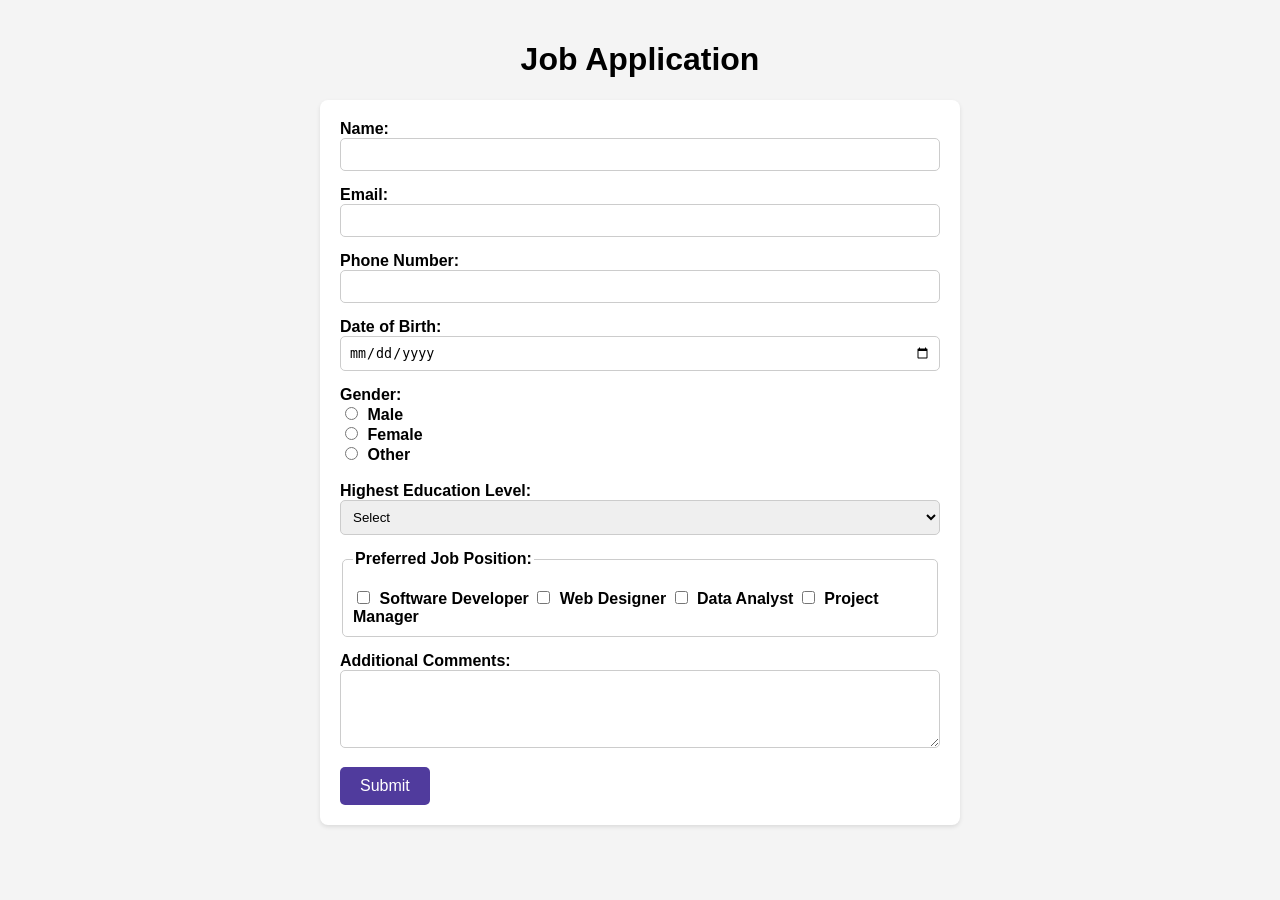
==== index.html @ 82807951 "This is test Deploy" ====
<!DOCTYPE html>
<html lang="en">
<head>
    <meta charset="UTF-8">
    <meta name="viewport" content="width=device-width, initial-scale=1.0">
    <title>Job Application</title>
    <style>
        body {
            font-family: Arial, sans-serif;
            background-color: #f4f4f4;
            margin: 0;
            padding: 20px;
        }

        h1 {
            text-align: center;
        }

        form {
            max-width: 600px;
            margin: 0 auto;
            background-color: #fff;
            padding: 20px;
            border-radius: 8px;
            box-shadow: 0 2px 4px rgba(0, 0, 0, 0.1);
        }

        label {
          
            margin-bottom: 5px;
            font-weight: bold;
        }

        input[type="text"],
        input[type="email"],
        input[type="tel"],
        input[type="date"],
        select,
        textarea {
            width: 100%;
            padding: 8px;
            margin-bottom: 15px;
            border: 1px solid #ccc;
            border-radius: 5px;
            box-sizing: border-box;
        }

        input[type="radio"],
        input[type="checkbox"] {
            margin-right: 5px;
            width: auto;
            display: inline-block;
            vertical-align: left;
        }

        fieldset {
            border: 1px solid #ccc;
            border-radius: 5px;
            padding: 10px;
            margin-bottom: 15px;
        }

        legend {
            font-weight: bold;
            margin-bottom: 10px;
        }

        button[type="submit"] {
            background-color: #503b9d;
            color: #fff;
            border: none;
            padding: 10px 20px;
            border-radius: 5px;
            cursor: pointer;
            font-size: 16px;
        }

        button[type="submit"]:hover {
            background-color: #72bbe8;
        }

        /* Responsive styles */
        @media (max-width: 768px) {
            form {
                padding: 10px;
            }
        }

        @media (max-width: 480px) {
            input[type="text"],
            input[type="email"],
            input[type="tel"],
            input[type="date"],
            select,
            textarea {
                font-size: 14px;
            }

            button[type="submit"] {
                font-size: 14px;
                padding: 8px 16px;
            }
        }
    </style>
</head>
<body>
    <h1>Job Application</h1>
    <form id="jobApplicationForm" action="#" method="POST">
        <label for="fullName">Name:</label>
        <input type="text" id="fullName" name="fullName" required>

        <label for="email">Email:</label>
        <input type="email" id="email" name="email" required>

        <label for="phoneNumber">Phone Number:</label>
        <input type="tel" id="phoneNumber" name="phoneNumber" required>

        <label for="dob">Date of Birth:</label>
        <input type="date" id="dob" name="dob" required>

        <label>Gender:</label>
        <div>
            <input type="radio" id="male" name="gender" value="Male" required>
            <label for="male">Male</label>
        </div>
        <div>
            <input type="radio" id="female" name="gender" value="Female" required>
            <label for="female">Female</label>
        </div>
        <div>
            <input type="radio" id="other" name="gender" value="Other" required>
            <label for="other">Other</label>
        </div>
        <br>
        <label for="educationLevel">Highest Education Level:</label><br>
        <select id="educationLevel" name="educationLevel" required>
            <option value="">Select</option>
            <option value="High School">High School</option>
            <option value="Bachelor's Degree">Bachelor's Degree</option>
            <option value="Master's Degree">Master's Degree</option>
            <option value="PhD">PhD</option>
        </select>

        <fieldset>
            <legend>Preferred Job Position:</legend>
            <input type="checkbox" id="softwareDeveloper" name="preferredJob[]" value="Software Developer">
            <label for="softwareDeveloper">Software Developer</label>
            <input type="checkbox" id="webDesigner" name="preferredJob[]" value="Web Designer">
            <label for="webDesigner">Web Designer</label>
            <input type="checkbox" id="dataAnalyst" name="preferredJob[]" value="Data Analyst">
            <label for="dataAnalyst">Data Analyst</label>
            <input type="checkbox" id="projectManager" name="preferredJob[]" value="Project Manager">
            <label for="projectManager">Project Manager</label>
        </fieldset>

        <label for="comments">Additional Comments:</label>
        <textarea id="comments" name="comments" rows="4"></textarea>

        <button type="submit">Submit</button>
    </form>
</body>
</html>
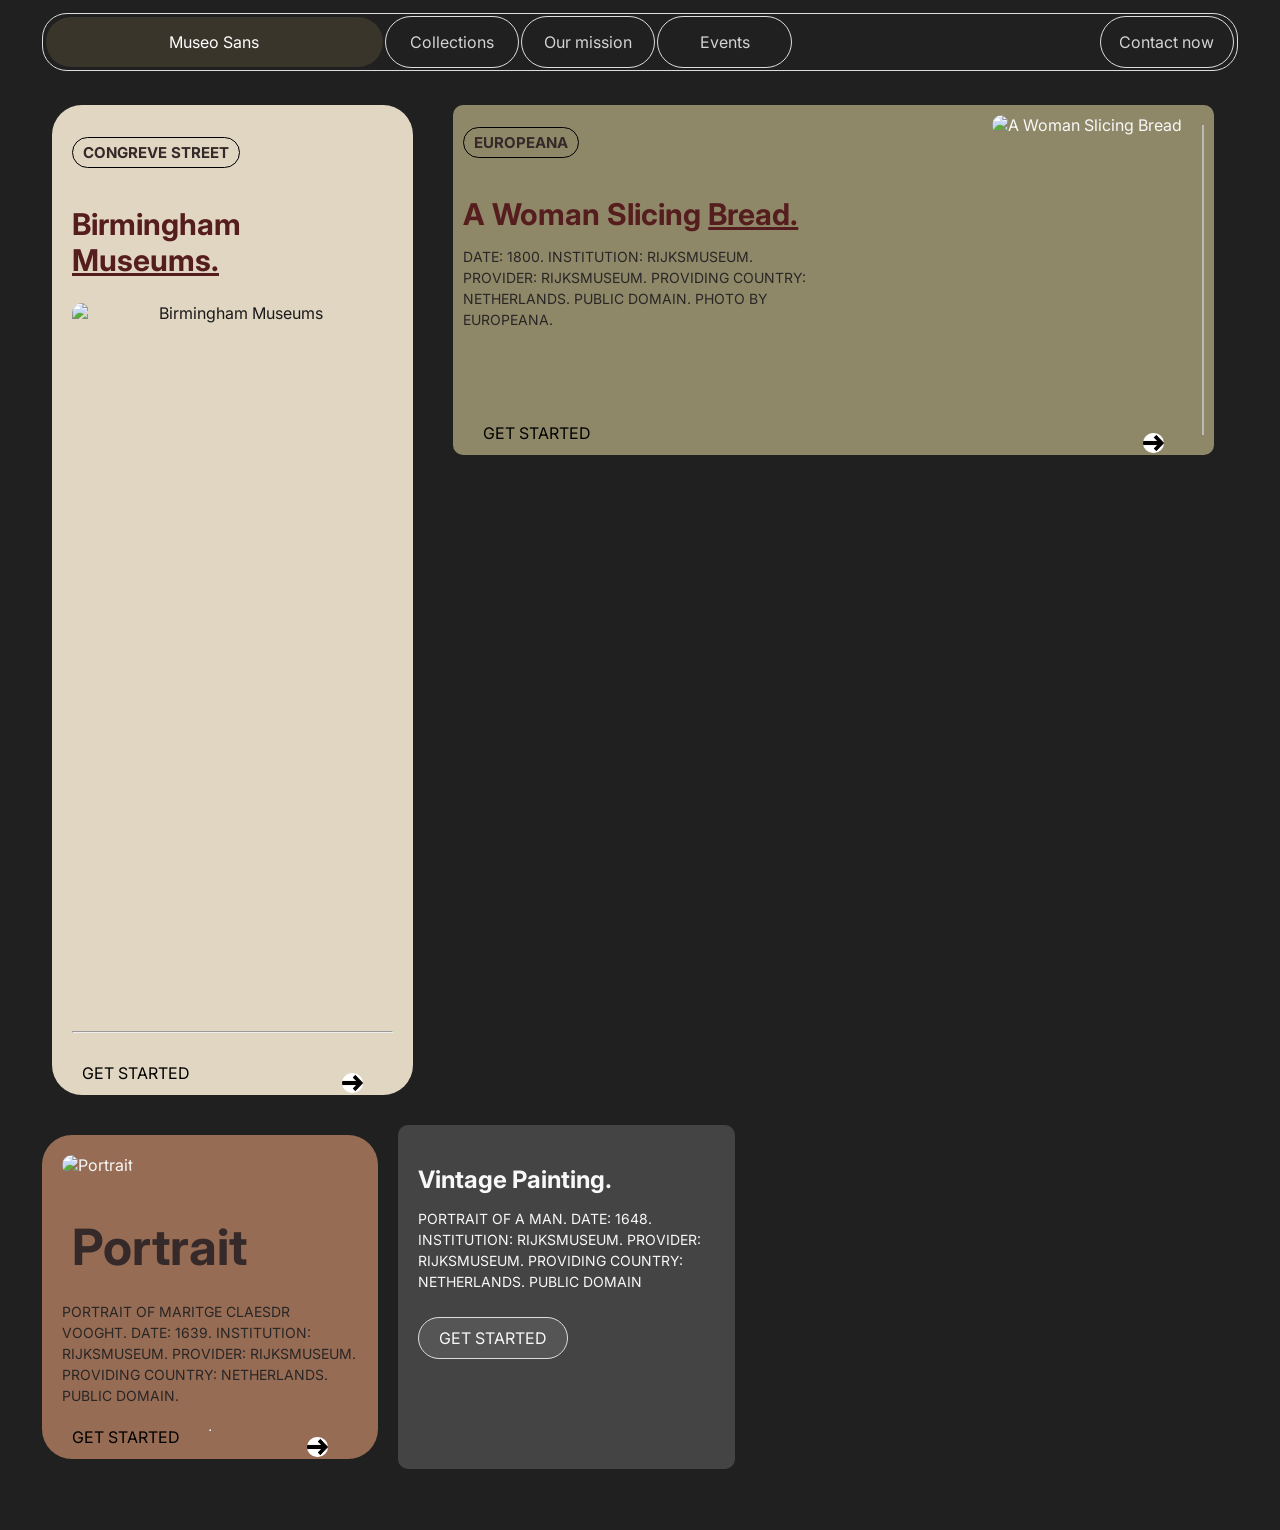
==== commit 7d79ba1b: "Demo File" ====
--- a/index.html
+++ b/index.html
@@ -3,160 +3,65 @@
 <head>
     <meta charset="UTF-8">
     <meta name="viewport" content="width=device-width, initial-scale=1.0">
-    <title>Job Application</title>
-    <style>
-        body {
-            font-family: Arial, sans-serif;
-            background-color: #f4f4f4;
-            margin: 0;
-            padding: 20px;
-        }
-
-        h1 {
-            text-align: center;
-        }
-
-        form {
-            max-width: 600px;
-            margin: 0 auto;
-            background-color: #fff;
-            padding: 20px;
-            border-radius: 8px;
-            box-shadow: 0 2px 4px rgba(0, 0, 0, 0.1);
-        }
-
-        label {
-          
-            margin-bottom: 5px;
-            font-weight: bold;
-        }
-
-        input[type="text"],
-        input[type="email"],
-        input[type="tel"],
-        input[type="date"],
-        select,
-        textarea {
-            width: 100%;
-            padding: 8px;
-            margin-bottom: 15px;
-            border: 1px solid #ccc;
-            border-radius: 5px;
-            box-sizing: border-box;
-        }
-
-        input[type="radio"],
-        input[type="checkbox"] {
-            margin-right: 5px;
-            width: auto;
-            display: inline-block;
-            vertical-align: left;
-        }
-
-        fieldset {
-            border: 1px solid #ccc;
-            border-radius: 5px;
-            padding: 10px;
-            margin-bottom: 15px;
-        }
-
-        legend {
-            font-weight: bold;
-            margin-bottom: 10px;
-        }
-
-        button[type="submit"] {
-            background-color: #503b9d;
-            color: #fff;
-            border: none;
-            padding: 10px 20px;
-            border-radius: 5px;
-            cursor: pointer;
-            font-size: 16px;
-        }
-
-        button[type="submit"]:hover {
-            background-color: #72bbe8;
-        }
-
-        /* Responsive styles */
-        @media (max-width: 768px) {
-            form {
-                padding: 10px;
-            }
-        }
-
-        @media (max-width: 480px) {
-            input[type="text"],
-            input[type="email"],
-            input[type="tel"],
-            input[type="date"],
-            select,
-            textarea {
-                font-size: 14px;
-            }
-
-            button[type="submit"] {
-                font-size: 14px;
-                padding: 8px 16px;
-            }
-        }
-    </style>
+    <title>Museum Website</title>
+    <link href="https://fonts.googleapis.com/css2?family=Inter:wght@400;700&display=swap" rel="stylesheet">
+    <link rel="stylesheet" href="styles.css">
 </head>
 <body>
-    <h1>Job Application</h1>
-    <form id="jobApplicationForm" action="#" method="POST">
-        <label for="fullName">Name:</label>
-        <input type="text" id="fullName" name="fullName" required>
-
-        <label for="email">Email:</label>
-        <input type="email" id="email" name="email" required>
-
-        <label for="phoneNumber">Phone Number:</label>
-        <input type="tel" id="phoneNumber" name="phoneNumber" required>
-
-        <label for="dob">Date of Birth:</label>
-        <input type="date" id="dob" name="dob" required>
-
-        <label>Gender:</label>
-        <div>
-            <input type="radio" id="male" name="gender" value="Male" required>
-            <label for="male">Male</label>
-        </div>
-        <div>
-            <input type="radio" id="female" name="gender" value="Female" required>
-            <label for="female">Female</label>
-        </div>
-        <div>
-            <input type="radio" id="other" name="gender" value="Other" required>
-            <label for="other">Other</label>
-        </div>
-        <br>
-        <label for="educationLevel">Highest Education Level:</label><br>
-        <select id="educationLevel" name="educationLevel" required>
-            <option value="">Select</option>
-            <option value="High School">High School</option>
-            <option value="Bachelor's Degree">Bachelor's Degree</option>
-            <option value="Master's Degree">Master's Degree</option>
-            <option value="PhD">PhD</option>
-        </select>
-
-        <fieldset>
-            <legend>Preferred Job Position:</legend>
-            <input type="checkbox" id="softwareDeveloper" name="preferredJob[]" value="Software Developer">
-            <label for="softwareDeveloper">Software Developer</label>
-            <input type="checkbox" id="webDesigner" name="preferredJob[]" value="Web Designer">
-            <label for="webDesigner">Web Designer</label>
-            <input type="checkbox" id="dataAnalyst" name="preferredJob[]" value="Data Analyst">
-            <label for="dataAnalyst">Data Analyst</label>
-            <input type="checkbox" id="projectManager" name="preferredJob[]" value="Project Manager">
-            <label for="projectManager">Project Manager</label>
-        </fieldset>
-
-        <label for="comments">Additional Comments:</label>
-        <textarea id="comments" name="comments" rows="4"></textarea>
-
-        <button type="submit">Submit</button>
-    </form>
+    <header>
+        <nav>
+            <ul>
+                <li class="museo-sans">Museo Sans</li>
+                <li class="grouped-item">Collections</li>
+                <li class="grouped-item">Our mission</li>
+                <li class="grouped-item">Events</li>
+                <li class="contact-now">Contact now</li>
+            </ul>
+        </nav>
+    </header>
+    <main>
+        <section class="congreve-street">
+            <h2>CONGREVE STREET</h2>
+            <h1>Birmingham <u>Museums.</u></h1>
+            <div class="get-started-container">
+                <img src="https://images.unsplash.com/photo-1577083288073-40892c0860a4?q=80&w=1961&auto=format&fit=crop&ixlib=rb-4.0.3&ixid=M3wxMjA3fDB8MHxwaG90by1wYWdlfHx8fGVufDB8fHx8fA%3D%3D" alt="Birmingham Museums">
+            </div>
+            <hr>
+            <div>
+                <a href="#" class="get-started-button">GET STARTED <i class="fas fa-arrow-right"></i></a>
+                <img src="[data-uri]" alt="Arrow Right" class="right-arrow-image">
+            </div>          
+        </section>
+        <section class="europeana">
+            <div class="content-column">
+                <h2>EUROPEANA</h2>
+                <h1>A Woman Slicing <u>Bread.</u></h1>
+                <p>DATE: 1800. INSTITUTION: RIJKSMUSEUM. PROVIDER: RIJKSMUSEUM. PROVIDING COUNTRY: NETHERLANDS. PUBLIC DOMAIN. PHOTO BY EUROPEANA.</p>
+               </div>
+               <div class="image-column">
+                <img src="https://encrypted-tbn1.gstatic.com/images?q=tbn:ANd9GcQaWtFZURDZNlTdxXRt-U8ic4K5ATPYDOoiQ2L22uQ9QB2RdSRw" alt="A Woman Slicing Bread">
+            </div>
+            <hr> 
+             <div>
+                 <a href="#" class="get-started-button">GET STARTED <i class="fas fa-arrow-right"></i></a>
+                 <img src="[data-uri]" alt="Arrow Right" class="right-arrow-image">
+             </div>  
+            </section>
+        <section class="portrait">
+            <img src="https://storage.googleapis.com/studio-design-asset-files/projects/rROnRpBdOA/s-1308x804_v-fms_webp_32129183-71f9-43a5-a99d-13af27b1ca01_small.webp" alt="Portrait">
+            <h2>Portrait</h2>
+            <p>PORTRAIT OF MARITGE CLAESDR VOOGHT. DATE: 1639. INSTITUTION: RIJKSMUSEUM. PROVIDER: RIJKSMUSEUM. PROVIDING COUNTRY: NETHERLANDS. PUBLIC DOMAIN.</p>
+            <hr> 
+            <div>
+                <a href="#" class="get-started-button">GET STARTED <i class="fas fa-arrow-right"></i></a>
+                <img src="[data-uri]" alt="Arrow Right" class="right-arrow-image">
+            </div> 
+        </section>
+        <section class="vintage-painting">
+            <h2>Vintage Painting.</h2>
+            <p>PORTRAIT OF A MAN. DATE: 1648. INSTITUTION: RIJKSMUSEUM. PROVIDER: RIJKSMUSEUM. PROVIDING COUNTRY: NETHERLANDS. PUBLIC DOMAIN</p>
+            <a href="#">GET STARTED</a>
+        </section>
+    </main>
 </body>
 </html>
--- a/styles.css
+++ b/styles.css
@@ -0,0 +1,411 @@
+    body {
+        font-family: 'Inter', sans-serif;
+        margin: 0;
+        padding: 0;
+        background-color: #202020;
+        color: #f8f8f8;
+    }
+
+    header {
+        padding: 1px 2px;
+        margin: 2px 30px;
+    }
+
+    nav ul {
+        list-style: none;
+        border: 1px solid #ddd;
+        border-radius: 25px;
+        display: flex;
+        padding: 2px;
+        margin: 10px;
+        justify-content: space-between;
+        align-items: center;
+    }
+
+    nav ul li {
+        color: #d3d3d3;
+        border: 1px solid #ddd;
+        border-radius: 30px;
+        cursor: pointer;
+        padding: 15px;
+        text-align: center;
+        margin: 0 5px; /* Reduce the margin between items */
+    }
+
+    nav ul li.museo-sans {
+        background-color: rgba(155, 134, 79, 0.2);
+        color: white;
+        border: none;
+        border-radius: 30px; /* Maintain the border-radius */
+        padding: 15px;
+        flex: 0.3;
+        text-align: center;
+        margin: 0 1px;
+    }
+
+    nav ul li.grouped-item {
+        flex: 0.1;
+        margin: 0 1px; /* Less space between Collections, Our mission, Events */
+    }
+
+    nav ul li.contact-now {
+        flex: 0.1;
+        margin: 0 1px;
+        margin-left: auto; /* Push "Contact now" to the right end */
+    }
+
+    .congreve-street {
+        margin: 20px;
+        height: 110vh;
+        background-color: #e0d6c2;
+        color: #1a1a1a;
+        border-radius: 30px;
+        height: 110vh;
+        padding: 20px; /* Add padding to avoid elements touching the borders */
+        position: relative; /* Ensure positioning for children elements */
+    }
+
+    .congreve-street h1 {
+        color: #551d1d;
+        font-size: 30px;
+        text-align: left;
+    }
+
+    .congreve-street h2 {
+        display: inline-block;
+        border: 1px solid black;
+        border-radius: 20px;
+        font-size: 15px;
+        color: #352929;
+        margin-right: 0;
+        padding: 5px 10px;
+    }
+
+    .get-started-container {
+        position: relative;
+        text-align: center;
+    }
+
+    .get-started-container img {
+        display: block;
+        margin: 0 auto;
+        border-radius: 10px;
+        height: 80vh;
+    }
+
+    .congreve-street .right-arrow-image {
+        position: absolute;
+        bottom: 2px;
+        right: 50px; /* Adjust this value to position the image as per your design */
+        height: 20px; /* Adjust height as needed */
+        width: auto;
+        display: inline-block;
+    }
+
+    .congreve-street .hr{
+        border: 1px solid rgb(188, 185, 185);
+        margin-bottom: 10px;
+    }
+    .get-started-button {
+        position: absolute;
+        bottom: 2px;
+        left: 10px; /* Align the button to the left side of the section */
+        color: black;
+        background: none;
+        border: none;
+        font-size: 16px;
+        cursor: pointer;
+        text-decoration: none;
+        display: flex;
+        align-items: center;
+    }
+
+    .get-started-button i {
+        margin-left: 5px; /* Space between text and arrow icon */
+    }
+
+    main {
+        display: flex;
+        flex-wrap: wrap;
+        padding: 1px 2px;
+        margin: 1px 30px 50px;
+    }
+
+    section {
+        background-color: #2a2a2a;
+        border-radius: 10px;
+        margin: 20px;
+        padding: 20px;
+        width: calc(33% - 40px);
+        box-sizing: border-box;
+        position: relative; /* Ensure the section is positioned relative for absolute positioning of the arrow icon */
+    }
+
+    section.europeana-below {
+        margin: 10px;
+        clear: both;
+    }
+
+    
+    section img {
+        max-width: 100%;
+        border-radius: 10px;
+    }
+
+    h1, h2 {
+        color: #f8f8f8;
+    }
+
+    a {
+        display: inline-block;
+        margin-top: 10px;
+        padding: 10px 20px;
+        background-color: #4a4a4a;
+        color: #f8f8f8;
+        text-decoration: none;
+        border-radius: 5px;
+        transition: all 0.3s ease;
+    }
+
+    a:hover {
+        background-color: #6a6a6a;
+        transform: scale(1.05);
+    }
+
+    .europeana {
+        background-color: #8f8868; /* Darker green color for background */
+        color: #f8f8f8; /* White text for contrast */
+        border-radius: 10px;
+        display: flex;
+        margin: 20px;
+        padding: 10px;
+        width: calc(70% - 90px);
+        box-sizing: border-box;
+        position: relative; /* Ensure the section is positioned relative for absolute positioning of the arrow icon */
+        height: 350px;
+    }
+
+    .europeana .content-column {
+        flex: 1; /* Take up remaining space */
+        padding-right: 20px; /* Space between content and image */
+    }
+    
+    .europeana .image-column {
+        flex: 1; /* Take up remaining space */
+        position: relative; /* Ensure relative positioning for absolute image */
+        width: 100%;
+    }
+
+    .europeana h1 {
+        color: #551d1d;
+        font-size: 30px;
+        text-align: left;
+        margin-bottom: 10px;
+    }
+
+    .europeana p {
+        color: #292626;
+        font-size: 14px; /* Smaller font size for the description */
+        line-height: 1.5; /* Improve readability */
+        margin-bottom: 15px; /* Space between description and button */
+    }
+
+    .europeana a {
+         position: absolute;
+        bottom: 2px;
+        left: 10px; /* Align the button to the left side of the section */
+        color: black;
+        background: none;
+        border: none;
+        font-size: 16px;
+        cursor: pointer;
+        text-decoration: none;
+        display: flex;
+        align-items: center;
+    }
+
+    .europeana .right-arrow-image {
+        position: absolute;
+        bottom: 2px;
+        right: 50px; /* Adjust this value to position the image as per your design */
+        height: 20px; /* Adjust height as needed */
+        width: auto;
+        display: inline-block;
+    }
+
+    .europeana h2 {
+        display: inline-block;
+        border: 1px solid black;
+        border-radius: 20px;
+        font-size: 15px;
+        color: #352929;
+        margin-right: 0;
+        padding: 5px 10px;
+    }
+
+    .europeana img {
+        max-width: 500%; /* Adjust the image width as needed */
+        border-radius: 10px;
+        position: absolute;
+        right: 20px; /* Adjust right position as needed */
+    }
+
+    .europeana hr {
+        border: 1px solid rgb(188, 185, 185); /* Style the horizontal line */
+        margin: 10px 0; /* Adjust margin as needed */
+        clear: both; /* Clear floats to ensure the line spans the full width */
+    }
+    .portrait {
+        background-color: #976c54; /* Darker green color for background */
+        color: #f8f8f8; /* White text for contrast */
+        align-items: flex-start;
+        border-radius: 30px;
+        display: flex;
+        flex-direction: column;
+        flex-wrap: nowrap;
+        margin: 20px 10px;
+        padding: 20px;
+        width: calc(40% - 150px);
+        box-sizing: border-box;
+        position: relative; /* Ensure the section is positioned relative for absolute positioning of the arrow icon */
+        height: 100%;
+        clear: both; /* Clear floats to place below .europeana */
+    }
+
+    .portrait h2 {
+        display: inline-block;
+        font-size: 50px;
+        text-align: center;
+        width: auto;
+        max-width: 100%;
+        justify-content: center;
+        color: #352929;
+        margin-right: 0;
+        margin-bottom: 10px;
+        padding: 0px 10px;
+    }
+
+    .portrait p {
+        font-size: 14px; /* Smaller font size for the description */
+        line-height: 1.5; /* Improve readability */
+        margin-bottom: 15px; /* Space between description and button */
+        color: #292626;
+    }
+
+    .portrait a {
+        position: absolute;
+        bottom: 2px;
+        left: 10px; /* Align the button to the left side of the section */
+        color: black;
+        background: none;
+        border: none;
+        font-size: 16px;
+        cursor: pointer;
+        text-decoration: none;
+        display: flex;
+        align-items: center;
+    }
+
+    .portrait .right-arrow-image {
+        position: absolute;
+        bottom: 2px;
+        right: 50px; /* Adjust this value to position the image as per your design */
+        height: 20px; /* Adjust height as needed */
+        width: auto;
+        display: inline-block;
+    }
+
+    .portrait h2:hover {
+        text-decoration: underline;
+        transform: scale(1.05);
+    }
+
+    .portrait img {
+        max-width: 100%;
+        border-radius: 10px;
+        margin-top: 80px 20px; /* Space between description and image */
+    }
+
+    .vintage-painting {
+        background-color: #444444; /* Darker gray background */
+        color: #f8f8f8; /* White text for contrast */
+        border-radius: 10px;
+        margin: 10px;
+        padding: 20px;
+        width: calc(40% - 150px);
+        box-sizing: border-box;
+        position: relative; /* Ensure the section is positioned relative for absolute positioning of the arrow icon */
+    }
+
+    .vintage-painting h2 {
+        color: #f8f8f8; /* White text for contrast */
+        font-size: 24px; /* Larger font size for the title */
+        margin-bottom: 10px; /* Space between title and description */
+    }
+
+    .vintage-painting p {
+        font-size: 14px; /* Smaller font size for the description */
+        line-height: 1.5; /* Improve readability */
+        margin-bottom: 15px; /* Space between description and button */
+    }
+
+    .vintage-painting a {
+        background-color: #555555; /* Darker button background color */
+        border: 1px solid #ddd;
+        border-radius: 30px;
+        padding: 10px 20px;
+        text-decoration: none;
+        color: #f8f8f8;
+        transition: all 0.3s ease;
+        display: inline-block;
+        margin-top: 10px;
+    }
+
+    .vintage-painting a:hover {
+        background-color: #777777;
+        transform: scale(1.05);
+    }
+
+    .vintage-painting img {
+        max-width: 100%;
+        border-radius: 10px;
+        margin-top: 20px; /* Space between description and image */
+    }
+
+    @media (max-width: 1024px) {
+        section {
+            width: calc(50% - 40px);
+        }
+    }
+
+    @media (max-width: 768px) {
+        section {
+            width: 100%;
+        }
+    }
+
+    @media (max-width: 1024px) {
+        .europeana {
+            flex-direction: column; /* Stack columns vertically on smaller screens */
+        }
+    
+        .europeana .content-column,
+        .europeana .image-column {
+            width: 100%; /* Full width for each column on smaller screens */
+            padding-right: 0; /* Remove padding between columns */
+            margin-bottom: 20px; /* Space between content and image */
+        }
+    
+        .right-arrow-image {
+            position: relative; /* Reset position for arrow icon */
+            display: block; /* Ensure arrow icon is visible */
+            margin: 0 auto; /* Center align the arrow icon */
+            text-align: center; /* Center align the arrow icon */
+            bottom: auto; /* Reset bottom position */
+            right: auto; /* Reset right position */
+            transform: none; /* Remove any transform */
+            margin-top: 20px; /* Space between arrow icon and content */
+        }
+    }
+
+    
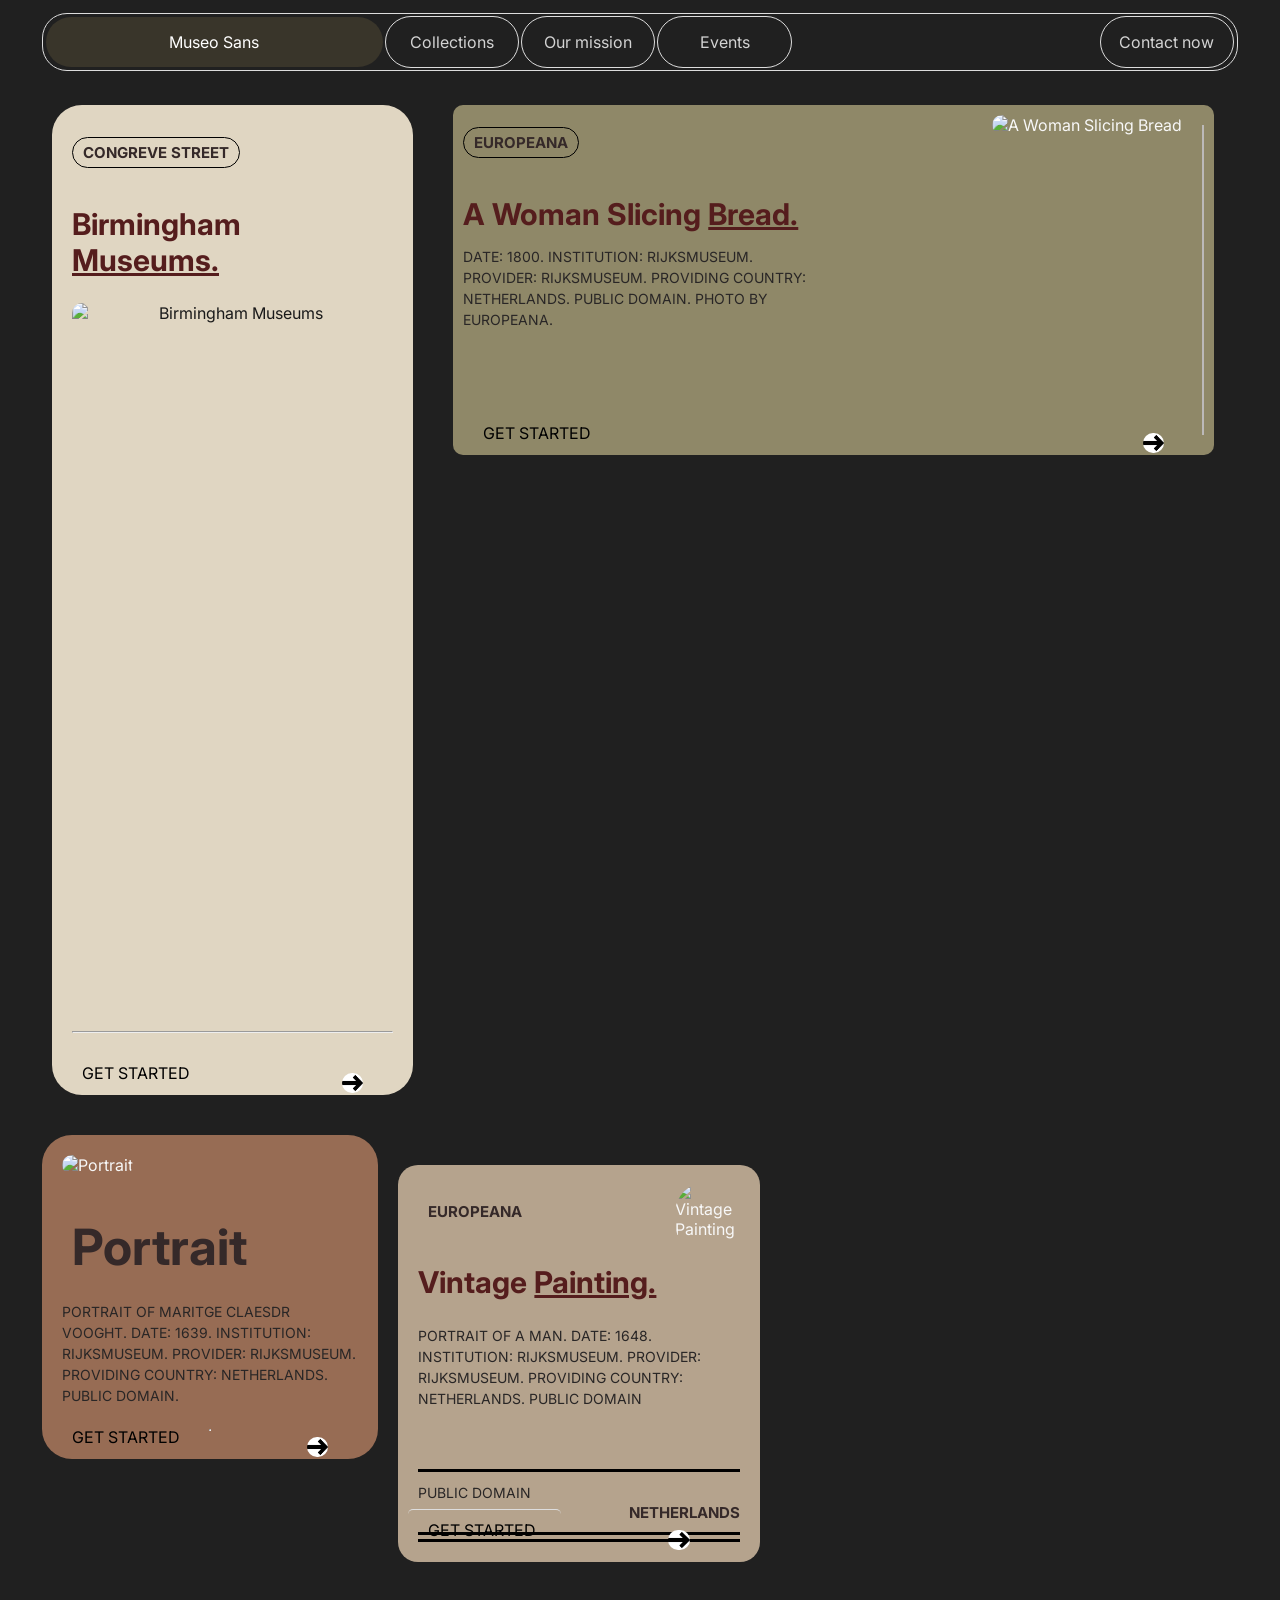
==== commit ebb2caa3: "Frontend1 Module Test" ====
--- a/index.html
+++ b/index.html
@@ -24,13 +24,11 @@
             <h2>CONGREVE STREET</h2>
             <h1>Birmingham <u>Museums.</u></h1>
             <div class="get-started-container">
-                <img src="https://images.unsplash.com/photo-1577083288073-40892c0860a4?q=80&w=1961&auto=format&fit=crop&ixlib=rb-4.0.3&ixid=M3wxMjA3fDB8MHxwaG90by1wYWdlfHx8fGVufDB8fHx8fA%3D%3D" alt="Birmingham Museums">
+                <img src="https://images.unsplash.com/photo-1583934555920-8a26b7d75598?ixlib=rb-4.0.3&ixid=MnwxMjA3fDB8MHxwaG90by1wYWdlfHx8fGVufDB8fHx8&auto=format&fit=crop&w=2016&q=80" alt="Birmingham Museums">
             </div>
             <hr>
-            <div>
                 <a href="#" class="get-started-button">GET STARTED <i class="fas fa-arrow-right"></i></a>
-                <img src="[data-uri]" alt="Arrow Right" class="right-arrow-image">
-            </div>          
+                <img src="[data-uri]" alt="Arrow Right" class="right-arrow-image">        
         </section>
         <section class="europeana">
             <div class="content-column">
@@ -57,11 +55,23 @@
                 <img src="[data-uri]" alt="Arrow Right" class="right-arrow-image">
             </div> 
         </section>
-        <section class="vintage-painting">
-            <h2>Vintage Painting.</h2>
-            <p>PORTRAIT OF A MAN. DATE: 1648. INSTITUTION: RIJKSMUSEUM. PROVIDER: RIJKSMUSEUM. PROVIDING COUNTRY: NETHERLANDS. PUBLIC DOMAIN</p>
-            <a href="#">GET STARTED</a>
-        </section>
+
+            <section class="vintage-painting">
+                <h2>EUROPEANA</h2>
+                <img src="https://images.unsplash.com/photo-1583934555852-537536e49071?ixlib=rb-4.0.3&ixid=MnwxMjA3fDB8MHxwaG90by1wYWdlfHx8fGVufDB8fHx8&auto=format&fit=crop&w=1681&q=80" alt="Vintage Painting" class="vintage-opening">
+                <h1>Vintage <u>Painting.</u></h1>
+                <p>PORTRAIT OF A MAN. DATE: 1648. INSTITUTION: RIJKSMUSEUM. PROVIDER: RIJKSMUSEUM. PROVIDING COUNTRY: NETHERLANDS. PUBLIC DOMAIN</p>
+                <div class="vintage-paragraph">
+                    <p>PUBLIC DOMAIN</p>
+                    <h2 class="align-right">NETHERLANDS</h2>
+                </div>
+                <div>
+                    <a href="#" class="get-started-button">GET STARTED <i class="fas fa-arrow-right"></i></a>
+                    <img src="[data-uri]" alt="Arrow Right" class="right-arrow-image">
+             </div>
+            </section>
     </main>
 </body>
 </html>
+
+
--- a/styles.css
+++ b/styles.css
@@ -327,49 +327,116 @@
     }
 
     .vintage-painting {
-        background-color: #444444; /* Darker gray background */
+        background-color: #b5a38d; /* Darker gray background */
         color: #f8f8f8; /* White text for contrast */
-        border-radius: 10px;
+        border-radius: 20px;
         margin: 10px;
         padding: 20px;
-        width: calc(40% - 150px);
         box-sizing: border-box;
         position: relative; /* Ensure the section is positioned relative for absolute positioning of the arrow icon */
-    }
-
+        margin-top: 50px;
+    }
+
+    .vintage-opening {
+        position: absolute;
+        top: 60px;
+        right: 30px;
+        transform: translate(50%, -60%);
+        z-index: 1;
+        border-radius: 10%;
+        width: 70px; /* Adjust size as needed */
+        height: 70px; /* Adjust size as needed */
+      
+    }
+
+    .vintage-painting .vintage-paragraph {
+        align-items: flex-start;
+        background: rgba(0, 0, 0, 0.0);
+        flex: none;
+        flex-direction: column;
+        flex-wrap: nowrap;
+        height: auto;
+        justify-content: flex-start;
+        width: 100%;
+        max-width: 100%;
+    }
     .vintage-painting h2 {
-        color: #f8f8f8; /* White text for contrast */
-        font-size: 24px; /* Larger font size for the title */
-        margin-bottom: 10px; /* Space between title and description */
-    }
-
+            display: inline-block;
+            border-radius: 20px;
+            font-size: 15px;
+            color: #352929;
+            margin-right: 0;
+            padding: 5px 10px;
+    }
+    .vintage-painting h1 {
+        color: #551d1d;
+        font-size: 30px;
+        text-align: left;
+    }
     .vintage-painting p {
         font-size: 14px; /* Smaller font size for the description */
         line-height: 1.5; /* Improve readability */
-        margin-bottom: 15px; /* Space between description and button */
+        margin-bottom: 60px; /* Space between description and button */
+        color: #292626;
     }
 
     .vintage-painting a {
-        background-color: #555555; /* Darker button background color */
-        border: 1px solid #ddd;
-        border-radius: 30px;
-        padding: 10px 20px;
+        position: absolute;
+        bottom: 2px;
+        left: 10px; /* Align the button to the left side of the section */
+        color: black;
+        background: none;
+        border-top: 1px solid #ddd; /* Bottom border */
+        font-size: 16px;
+        cursor: pointer;
+        margin: 10px 0;
         text-decoration: none;
-        color: #f8f8f8;
-        transition: all 0.3s ease;
-        display: inline-block;
-        margin-top: 10px;
-    }
-
-    .vintage-painting a:hover {
-        background-color: #777777;
-        transform: scale(1.05);
-    }
-
+        display: flex;
+        align-items: center;
+    }
+
+    .vintage-paragraph hr {
+        border-bottom: 10px double black; /* Bottom border */
+    }
     .vintage-painting img {
         max-width: 100%;
-        border-radius: 10px;
-        margin-top: 20px; /* Space between description and image */
+        border-radius: 30px;
+        float: right;
+        margin-right: 20px; /* Space between description and image */
+        margin-bottom: 10px;
+        position: flex;
+    }
+
+    .vintage-paragraph {
+        border-top: 3px solid black; /* Top border */
+        border-bottom: 10px double black; /* Bottom border */
+        display: flex;
+        justify-content: space-between; /* Align items with space in between */
+        align-items: center; /* Center items vertically */
+        padding: 10px 0; /* Padding for space around paragraphs */
+    }
+    
+    .vintage-paragraph p {
+        margin: 0; /* Remove default margin */
+    }
+    
+    .vintage-paragraph h2.align-right {
+        margin: 0; /* Remove default margin */
+        font-size: 15px;
+        color: #352929;
+        padding: 0;
+        align-self: flex-end; /* Align to the end (right side) */
+    }
+    
+
+    
+    .vintage-painting .right-arrow-image {
+        position: absolute;
+        bottom: 2px;
+        right: 50px; /* Adjust this value to position the image as per your design */
+        height: 20px; /* Adjust height as needed */
+        width: auto;
+        display: inline-block;
     }
 
     @media (max-width: 1024px) {
